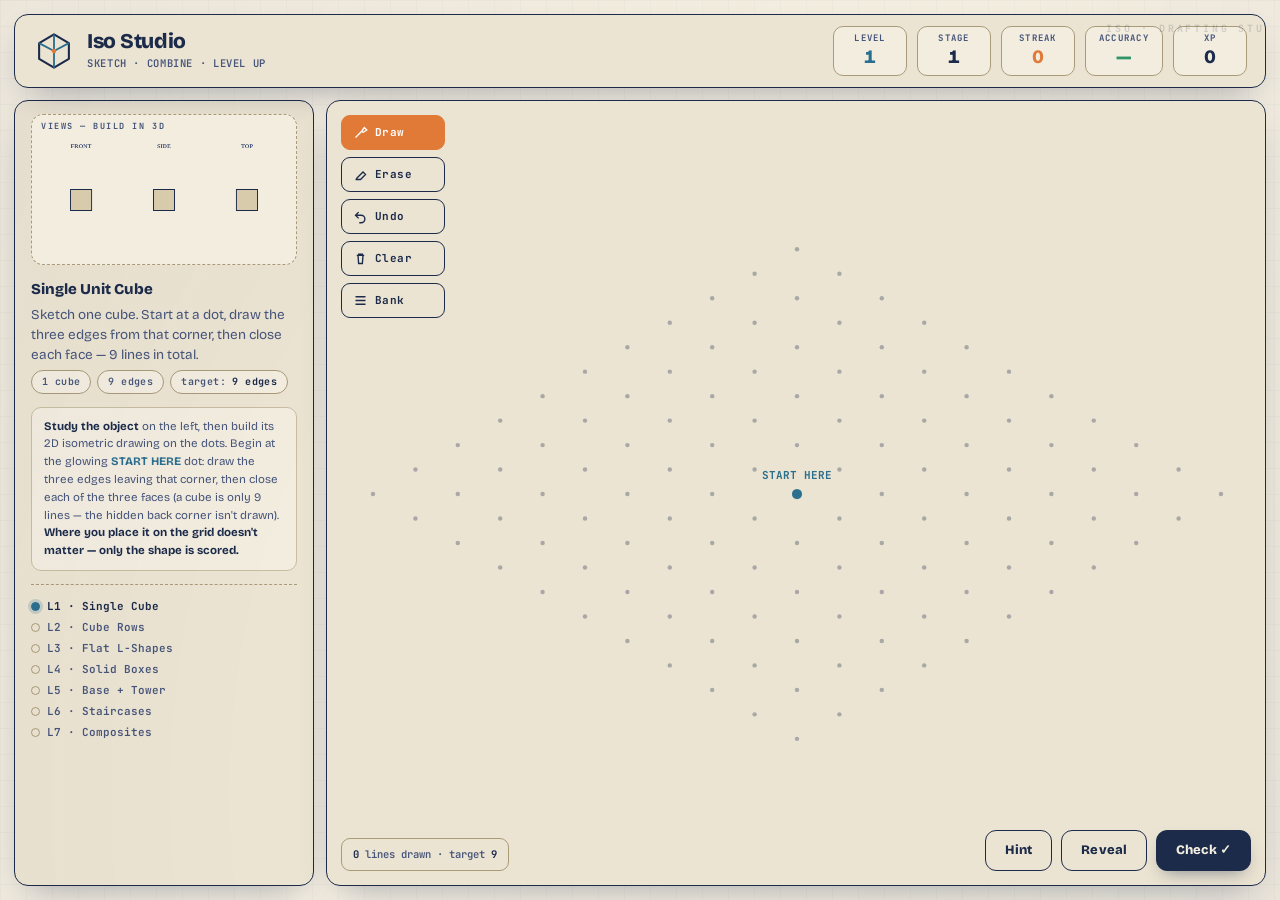
==== index.html @ 59043cb6 "Initial commit: Iso Studio isometric sketch trainer" ====
<!DOCTYPE html>
<html lang="en">
<head>
<meta charset="UTF-8">
<meta name="viewport" content="width=device-width, initial-scale=1, maximum-scale=1, user-scalable=no">
<title>Iso Studio — Isometric Sketch Trainer</title>
<link rel="preconnect" href="https://fonts.googleapis.com">
<link rel="preconnect" href="https://fonts.gstatic.com" crossorigin>
<link href="https://fonts.googleapis.com/css2?family=Bricolage+Grotesque:opsz,wght@12..96,400;12..96,600;12..96,800&family=JetBrains+Mono:wght@400;600;700&display=swap" rel="stylesheet">
<link rel="stylesheet" href="styles.css">

</head>
<body>
<div class="wrap">
  <header>
    <div class="brand">
      <svg class="glyph" viewBox="0 0 48 48" fill="none">
        <path d="M24 5 41 15 41 33 24 43 7 33 7 15Z" stroke="#1c2b4a" stroke-width="2.4" stroke-linejoin="round"/>
        <path d="M24 5 24 24 7 15M24 24 41 15M24 24 24 43" stroke="#2b6f8f" stroke-width="2.1" stroke-linejoin="round"/>
        <circle cx="24" cy="24" r="2.6" fill="#e07a36"/>
      </svg>
      <div class="title">
        <h1>Iso&nbsp;Studio</h1>
        <p>SKETCH · COMBINE · LEVEL UP</p>
      </div>
    </div>
    <div class="stats">
      <div class="stat lv"><div class="k">Level</div><div class="v" id="sLevel">1</div></div>
      <div class="stat"><div class="k">Stage</div><div class="v" id="sCx">1</div></div>
      <div class="stat st"><div class="k">Streak</div><div class="v" id="sStreak">0</div></div>
      <div class="stat ac"><div class="k">Accuracy</div><div class="v" id="sAcc">—</div></div>
      <div class="stat"><div class="k">XP</div><div class="v" id="sXp">0</div></div>
    </div>
  </header>

  <main>
    <section class="panel">
      <div class="brief">
        <div class="refbox"><canvas id="refCanvas" width="540" height="260"></canvas></div>
        <div class="taskmeta">
          <div class="tname" id="tName">—</div>
          <div class="tdesc" id="tDesc">—</div>
          <div class="chips" id="tChips"></div>
        </div>
        <div class="howto" id="howto">
          <b>How to sketch:</b> tap a dot, then tap another dot in line with it to draw an edge.
          Tap <b>Erase</b> to remove a line. Match the <b>Target</b> exactly, then press <b>Check</b>.
        </div>
        <div class="ladder" id="ladder"></div>
      </div>
    </section>

    <section class="panel studio" id="studio">
      <canvas id="board"></canvas>
      <div class="toolbar">
        <button class="tbtn on" id="tDraw"><svg viewBox="0 0 24 24" fill="none" stroke="currentColor" stroke-width="2.2"><path d="M4 20 14 10M14 10l4-6 4 4-6 4M14 10l2 2"/></svg><span>Draw</span></button>
        <button class="tbtn" id="tErase"><svg viewBox="0 0 24 24" fill="none" stroke="currentColor" stroke-width="2.2"><path d="M6 18 16 8l4 4-8 8H7zM4 20h7"/></svg><span>Erase</span></button>
        <button class="tbtn" id="tUndo"><svg viewBox="0 0 24 24" fill="none" stroke="currentColor" stroke-width="2.2"><path d="M9 5 4 10l5 5M4 10h9a6 6 0 0 1 0 12h-3"/></svg><span>Undo</span></button>
        <button class="tbtn" id="tClear"><svg viewBox="0 0 24 24" fill="none" stroke="currentColor" stroke-width="2.2"><path d="M6 7h12M9 7V5h6v2M8 7l1 13h6l1-13"/></svg><span>Clear</span></button>
        <button class="tbtn" id="tBank"><svg viewBox="0 0 24 24" fill="none" stroke="currentColor" stroke-width="2.2"><path d="M4 6h16M4 12h16M4 18h16"/></svg><span>Bank</span></button>
      </div>
      <div class="hud">
        <div class="verdict" id="verdict"></div>
        <div class="scorebar" id="scoreWrap" style="display:none"><i id="scoreFill"></i></div>
      </div>
      <div class="actbar">
        <button class="abtn" id="bHint">Hint</button>
        <button class="abtn" id="bReveal">Reveal</button>
        <button class="abtn primary" id="bCheck">Check ✓</button>
        <button class="abtn primary" id="bNext" style="display:none">Next →</button>
      </div>
      <div class="ghost" id="ghost"></div>
    </section>
  </main>
</div>

<div class="scrim" id="scrim">
  <div class="modal">
    <header>
      <div class="title"><h1 style="font-size:18px">Task Bank</h1>
      <p>7 LEVELS · ADAPTIVE PROGRESSION</p></div>
      <button class="x" id="bankClose">×</button>
    </header>
    <div class="mbody"><div class="bank" id="bankGrid"></div></div>
  </div>
</div>
<div class="toast" id="toast"></div>

<script src="app.js" defer></script>
</body>
</html>
---- styles.css ----
:root{
    --paper:#f3ede0; --paper2:#ece4d2; --ink:#1c2b4a; --ink-soft:#46557a;
    --line:#c8bda1; --line-strong:#a99a78;
    --pencil:#e07a36; --pencil-soft:#f0a86b;
    --good:#2f9468; --good-soft:#d6ebdf;
    --bad:#cf4b38; --bad-soft:#f4ddd6;
    --miss:#b9ad90; --accent:#2b6f8f; --gold:#caa23d;
    --shadow:0 14px 34px -16px rgba(28,43,74,.42);
    --r:14px;
  }
  *{box-sizing:border-box;margin:0;padding:0;-webkit-tap-highlight-color:transparent}
  html,body{height:100%}
  body{
    font-family:'Bricolage Grotesque',system-ui,sans-serif;
    background:var(--paper);
    color:var(--ink);
    overflow:hidden;
    background-image:
      linear-gradient(rgba(28,43,74,.025) 1px,transparent 1px),
      linear-gradient(90deg,rgba(28,43,74,.025) 1px,transparent 1px);
    background-size:26px 26px;
  }
  body::before{content:"";position:fixed;inset:0;pointer-events:none;opacity:.5;
    background:radial-gradient(circle at 16% 12%,transparent 60%,rgba(28,43,74,.07)),
               radial-gradient(circle at 84% 88%,transparent 60%,rgba(28,43,74,.07))}
  .wrap{height:100dvh;display:flex;flex-direction:column;max-width:1320px;margin:0 auto;padding:14px;gap:12px}

  /* ---- Header ---- */
  header{display:flex;align-items:center;gap:16px;flex-wrap:wrap;
    border:1.5px solid var(--ink);border-radius:var(--r);background:var(--paper2);
    padding:11px 18px;box-shadow:var(--shadow);position:relative;overflow:hidden}
  header::after{content:"ISO · DRAFTING STUDIO";position:absolute;right:-26px;top:9px;
    transform:rotate(0);font:700 10px/1 'JetBrains Mono';letter-spacing:.28em;
    color:var(--ink);opacity:.16}
  .brand{display:flex;align-items:center;gap:12px;min-width:0}
  .glyph{width:42px;height:42px;flex:none}
  .title h1{font-size:21px;font-weight:800;letter-spacing:-.02em;line-height:1}
  .title p{font:600 10.5px/1.4 'JetBrains Mono';color:var(--ink-soft);letter-spacing:.06em;margin-top:4px}
  .stats{display:flex;gap:10px;margin-left:auto;flex-wrap:wrap}
  .stat{background:var(--paper);border:1.5px solid var(--line-strong);border-radius:10px;
    padding:7px 13px;text-align:center;min-width:74px}
  .stat .k{font:700 9px/1 'JetBrains Mono';letter-spacing:.14em;color:var(--ink-soft);text-transform:uppercase}
  .stat .v{font:800 19px/1.1 'Bricolage Grotesque';margin-top:4px;font-variant-numeric:tabular-nums}
  .stat.lv .v{color:var(--accent)} .stat.st .v{color:var(--pencil)} .stat.ac .v{color:var(--good)}

  /* ---- Main grid ---- */
  main{flex:1;display:grid;grid-template-columns:300px 1fr;gap:12px;min-height:0}
  .panel{border:1.5px solid var(--ink);border-radius:var(--r);background:var(--paper2);
    box-shadow:var(--shadow);display:flex;flex-direction:column;min-height:0}
  .panel h2{font:700 10px/1 'JetBrains Mono';letter-spacing:.18em;text-transform:uppercase;
    color:var(--ink-soft);padding:13px 16px 0}

  /* left brief */
  .brief{padding:13px 16px;display:flex;flex-direction:column;gap:13px;overflow:auto}
  .refbox{border:1.5px dashed var(--line-strong);border-radius:12px;background:var(--paper);
    padding:22px 8px 8px;position:relative}
  .refbox::before{content:"VIEWS — BUILD IN 3D";position:absolute;top:7px;left:9px;font:700 8.5px/1 'JetBrains Mono';
    letter-spacing:.18em;color:var(--ink-soft)}
  #refCanvas{width:100%;display:block;border-radius:8px;touch-action:none}
  .taskmeta{font-size:13.5px;line-height:1.5}
  .taskmeta .tname{font-weight:800;font-size:15px;margin-bottom:4px}
  .taskmeta .tdesc{color:var(--ink-soft)}
  .chips{display:flex;flex-wrap:wrap;gap:6px;margin-top:4px}
  .chip{font:600 10px/1 'JetBrains Mono';letter-spacing:.04em;background:var(--paper);
    border:1.3px solid var(--line-strong);border-radius:999px;padding:6px 10px;color:var(--ink-soft)}
  .chip b{color:var(--ink)}
  .howto{font-size:11.5px;line-height:1.55;color:var(--ink-soft);background:var(--paper);
    border:1.3px solid var(--line);border-radius:10px;padding:10px 12px}
  .howto b{color:var(--ink)}
  .ladder{margin-top:auto;border-top:1.3px dashed var(--line-strong);padding-top:11px}
  .ladder .row{display:flex;align-items:center;gap:7px;font:600 11px/1 'JetBrains Mono';
    padding:5px 0;color:var(--ink-soft)}
  .ladder .dot{width:9px;height:9px;border-radius:50%;border:1.5px solid var(--line-strong);flex:none}
  .ladder .row.done .dot{background:var(--good);border-color:var(--good)}
  .ladder .row.cur{color:var(--ink);font-weight:700}
  .ladder .row.cur .dot{background:var(--accent);border-color:var(--accent);box-shadow:0 0 0 3px rgba(43,111,143,.2)}

  /* studio (canvas) */
  .studio{position:relative;overflow:hidden}
  #board{position:absolute;inset:0;touch-action:none;cursor:crosshair}
  .toolbar{position:absolute;left:14px;top:14px;display:flex;flex-direction:column;gap:7px;z-index:5}
  .tbtn{font:700 11px/1 'JetBrains Mono';letter-spacing:.04em;background:var(--paper2);
    border:1.5px solid var(--ink);border-radius:9px;padding:9px 11px;cursor:pointer;
    display:flex;align-items:center;gap:7px;color:var(--ink);transition:.13s;min-width:104px}
  .tbtn:hover{background:var(--ink);color:var(--paper)}
  .tbtn.on{background:var(--pencil);border-color:var(--pencil);color:#fff}
  .tbtn svg{width:15px;height:15px;flex:none}
  .actbar{position:absolute;right:14px;bottom:14px;display:flex;gap:9px;z-index:5}
  .abtn{font:800 13px/1 'Bricolage Grotesque';letter-spacing:.01em;border:1.5px solid var(--ink);
    border-radius:11px;padding:13px 19px;cursor:pointer;transition:.14s;background:var(--paper2);color:var(--ink)}
  .abtn:hover{transform:translateY(-2px)}
  .abtn.primary{background:var(--ink);color:var(--paper);box-shadow:0 8px 18px -8px rgba(28,43,74,.55)}
  .abtn.primary:hover{background:var(--accent);border-color:var(--accent)}
  .abtn:disabled{opacity:.4;cursor:not-allowed;transform:none}
  .hud{position:absolute;right:14px;top:14px;z-index:5;display:flex;flex-direction:column;align-items:flex-end;gap:8px}
  .verdict{font:800 14px/1.2 'Bricolage Grotesque';border-radius:11px;padding:11px 16px;
    border:1.5px solid;max-width:280px;text-align:right;opacity:0;transform:translateY(-6px);
    transition:.28s;pointer-events:none}
  .verdict.show{opacity:1;transform:none}
  .verdict.pass{background:var(--good-soft);border-color:var(--good);color:#1d6b48}
  .verdict.fail{background:var(--bad-soft);border-color:var(--bad);color:#992f22}
  .verdict small{display:block;font:600 11px/1.4 'JetBrains Mono';margin-top:3px;opacity:.85}
  .scorebar{width:160px;height:9px;background:var(--paper);border:1.5px solid var(--ink);
    border-radius:99px;overflow:hidden}
  .scorebar i{display:block;height:100%;width:0;background:var(--good);transition:.5s cubic-bezier(.5,0,.2,1)}

  /* task bank modal */
  .scrim{position:fixed;inset:0;background:rgba(28,43,74,.45);backdrop-filter:blur(3px);
    display:none;align-items:center;justify-content:center;z-index:50;padding:18px}
  .scrim.show{display:flex}
  .modal{background:var(--paper);border:1.5px solid var(--ink);border-radius:18px;
    max-width:780px;width:100%;max-height:86vh;overflow:auto;box-shadow:var(--shadow)}
  .modal header{border:0;border-bottom:1.5px dashed var(--line-strong);border-radius:0;
    box-shadow:none;background:var(--paper2)}
  .modal header::after{display:none}
  .mbody{padding:18px}
  .bank{display:grid;grid-template-columns:repeat(auto-fill,minmax(150px,1fr));gap:13px}
  .bcard{border:1.5px solid var(--line-strong);border-radius:13px;background:var(--paper2);
    padding:12px;cursor:pointer;transition:.14s}
  .bcard:hover{border-color:var(--ink);transform:translateY(-2px)}
  .bcard.locked{opacity:.45;cursor:not-allowed;filter:grayscale(.6)}
  .bcard canvas{width:100%;display:block;border-radius:8px;background:var(--paper);
    border:1.3px dashed var(--line)}
  .bcard .bl{font:800 13px/1.1 'Bricolage Grotesque';margin-top:9px}
  .bcard .bs{font:600 10px/1.3 'JetBrains Mono';color:var(--ink-soft);margin-top:3px}
  .bcard .bp{margin-top:7px;height:6px;background:var(--paper);border:1.2px solid var(--line-strong);
    border-radius:99px;overflow:hidden}
  .bcard .bp i{display:block;height:100%;background:var(--good)}
  .x{margin-left:auto;background:none;border:1.5px solid var(--ink);border-radius:9px;
    width:34px;height:34px;font-size:18px;cursor:pointer;color:var(--ink)}
  .x:hover{background:var(--ink);color:var(--paper)}
  .ghost{position:absolute;left:14px;bottom:14px;z-index:5;font:600 10.5px/1.4 'JetBrains Mono';
    color:var(--ink-soft);background:var(--paper2);border:1.3px solid var(--line-strong);
    border-radius:9px;padding:8px 11px;max-width:240px}
  .toast{position:fixed;left:50%;bottom:26px;transform:translateX(-50%) translateY(20px);
    background:var(--ink);color:var(--paper);font:700 13px/1 'Bricolage Grotesque';
    padding:13px 22px;border-radius:12px;opacity:0;transition:.3s;z-index:60;pointer-events:none}
  .toast.show{opacity:1;transform:translateX(-50%)}
  @media (max-width:860px){
    main{grid-template-columns:1fr;grid-template-rows:auto 1fr}
    .brief{flex-direction:row;flex-wrap:wrap;align-items:flex-start}
    .refbox{width:140px;flex:none} .taskmeta{flex:1;min-width:160px}
    .howto,.ladder{width:100%} .ladder{margin-top:8px}
    .stat{min-width:60px;padding:6px 9px} .title p{display:none}
    .tbtn{min-width:0;padding:9px} .tbtn span{display:none}
  }
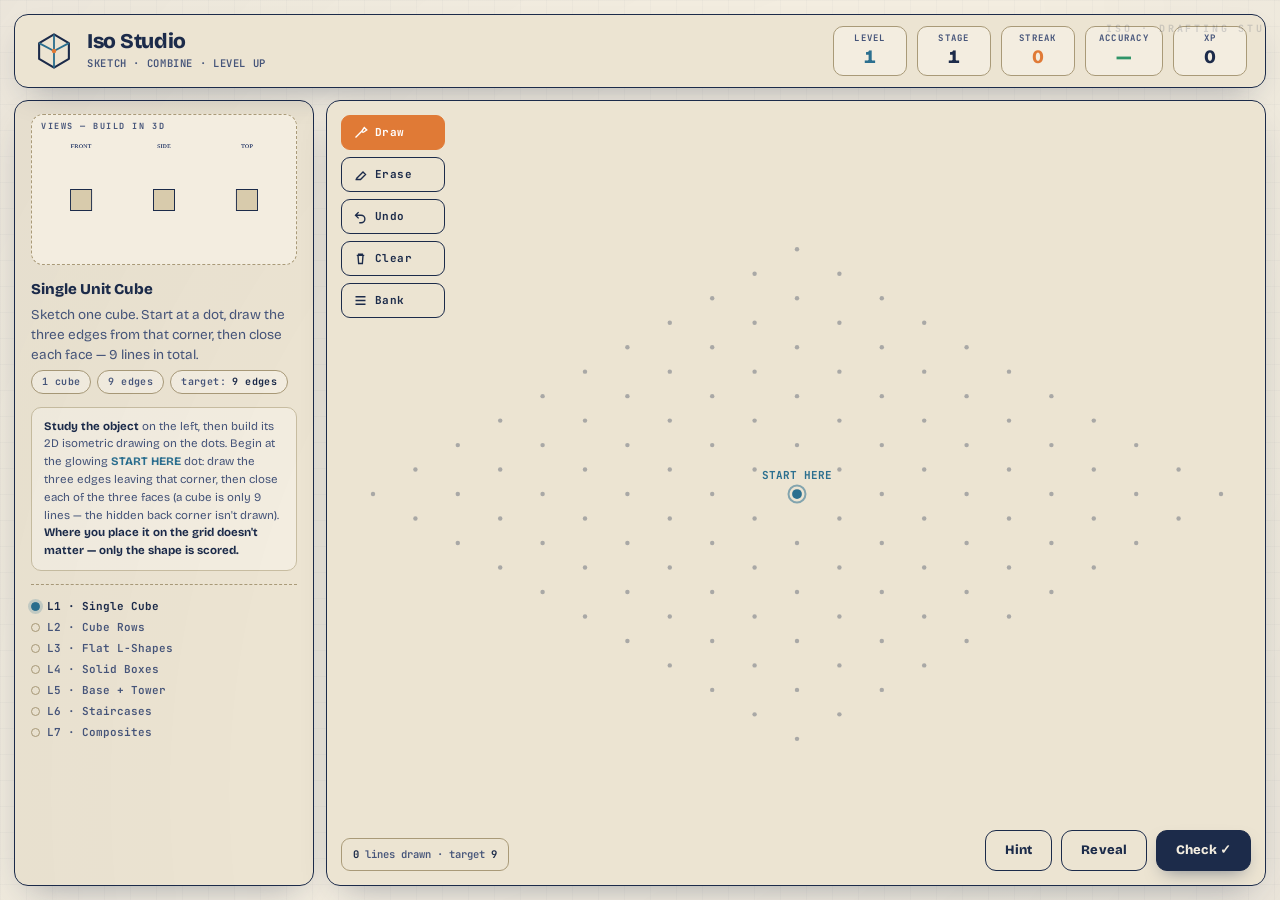
==== commit ccd30122: "Initial commit: Iso Studio isometric sketch trainer" ====
--- a/index.html
+++ b/index.html
@@ -2,7 +2,10 @@
 <html lang="en">
 <head>
 <meta charset="UTF-8">
-<meta name="viewport" content="width=device-width, initial-scale=1, maximum-scale=1, user-scalable=no">
+<meta name="viewport" content="width=device-width, initial-scale=1, maximum-scale=1, user-scalable=no, viewport-fit=cover">
+<meta name="theme-color" content="#ece4d2">
+<meta name="mobile-web-app-capable" content="yes">
+<meta name="apple-mobile-web-app-capable" content="yes">
 <title>Iso Studio — Isometric Sketch Trainer</title>
 <link rel="preconnect" href="https://fonts.googleapis.com">
 <link rel="preconnect" href="https://fonts.gstatic.com" crossorigin>
@@ -53,11 +56,11 @@
     <section class="panel studio" id="studio">
       <canvas id="board"></canvas>
       <div class="toolbar">
-        <button class="tbtn on" id="tDraw"><svg viewBox="0 0 24 24" fill="none" stroke="currentColor" stroke-width="2.2"><path d="M4 20 14 10M14 10l4-6 4 4-6 4M14 10l2 2"/></svg><span>Draw</span></button>
-        <button class="tbtn" id="tErase"><svg viewBox="0 0 24 24" fill="none" stroke="currentColor" stroke-width="2.2"><path d="M6 18 16 8l4 4-8 8H7zM4 20h7"/></svg><span>Erase</span></button>
-        <button class="tbtn" id="tUndo"><svg viewBox="0 0 24 24" fill="none" stroke="currentColor" stroke-width="2.2"><path d="M9 5 4 10l5 5M4 10h9a6 6 0 0 1 0 12h-3"/></svg><span>Undo</span></button>
-        <button class="tbtn" id="tClear"><svg viewBox="0 0 24 24" fill="none" stroke="currentColor" stroke-width="2.2"><path d="M6 7h12M9 7V5h6v2M8 7l1 13h6l1-13"/></svg><span>Clear</span></button>
-        <button class="tbtn" id="tBank"><svg viewBox="0 0 24 24" fill="none" stroke="currentColor" stroke-width="2.2"><path d="M4 6h16M4 12h16M4 18h16"/></svg><span>Bank</span></button>
+        <button type="button" class="tbtn on" id="tDraw" aria-label="Draw"><svg viewBox="0 0 24 24" fill="none" stroke="currentColor" stroke-width="2.2"><path d="M4 20 14 10M14 10l4-6 4 4-6 4M14 10l2 2"/></svg><span>Draw</span></button>
+        <button type="button" class="tbtn" id="tErase" aria-label="Erase"><svg viewBox="0 0 24 24" fill="none" stroke="currentColor" stroke-width="2.2"><path d="M6 18 16 8l4 4-8 8H7zM4 20h7"/></svg><span>Erase</span></button>
+        <button type="button" class="tbtn" id="tUndo" aria-label="Undo"><svg viewBox="0 0 24 24" fill="none" stroke="currentColor" stroke-width="2.2"><path d="M9 5 4 10l5 5M4 10h9a6 6 0 0 1 0 12h-3"/></svg><span>Undo</span></button>
+        <button type="button" class="tbtn" id="tClear" aria-label="Clear"><svg viewBox="0 0 24 24" fill="none" stroke="currentColor" stroke-width="2.2"><path d="M6 7h12M9 7V5h6v2M8 7l1 13h6l1-13"/></svg><span>Clear</span></button>
+        <button type="button" class="tbtn" id="tBank" aria-label="Task bank"><svg viewBox="0 0 24 24" fill="none" stroke="currentColor" stroke-width="2.2"><path d="M4 6h16M4 12h16M4 18h16"/></svg><span>Bank</span></button>
       </div>
       <div class="hud">
         <div class="verdict" id="verdict"></div>
@@ -67,7 +70,8 @@
         <button class="abtn" id="bHint">Hint</button>
         <button class="abtn" id="bReveal">Reveal</button>
         <button class="abtn primary" id="bCheck">Check ✓</button>
-        <button class="abtn primary" id="bNext" style="display:none">Next →</button>
+        <button class="abtn" id="bRetry" style="display:none">Try alternate shape →</button>
+        <button class="abtn primary" id="bNext" style="display:none">Continue →</button>
       </div>
       <div class="ghost" id="ghost"></div>
     </section>
--- a/styles.css
+++ b/styles.css
@@ -9,7 +9,7 @@
     --r:14px;
   }
   *{box-sizing:border-box;margin:0;padding:0;-webkit-tap-highlight-color:transparent}
-  html,body{height:100%}
+  html,body{height:100%;overscroll-behavior:none}
   body{
     font-family:'Bricolage Grotesque',system-ui,sans-serif;
     background:var(--paper);
@@ -81,13 +81,15 @@
   .toolbar{position:absolute;left:14px;top:14px;display:flex;flex-direction:column;gap:7px;z-index:5}
   .tbtn{font:700 11px/1 'JetBrains Mono';letter-spacing:.04em;background:var(--paper2);
     border:1.5px solid var(--ink);border-radius:9px;padding:9px 11px;cursor:pointer;
-    display:flex;align-items:center;gap:7px;color:var(--ink);transition:.13s;min-width:104px}
+    display:flex;align-items:center;gap:7px;color:var(--ink);transition:.13s;min-width:104px;
+    touch-action:manipulation;-webkit-user-select:none;user-select:none}
   .tbtn:hover{background:var(--ink);color:var(--paper)}
   .tbtn.on{background:var(--pencil);border-color:var(--pencil);color:#fff}
   .tbtn svg{width:15px;height:15px;flex:none}
   .actbar{position:absolute;right:14px;bottom:14px;display:flex;gap:9px;z-index:5}
   .abtn{font:800 13px/1 'Bricolage Grotesque';letter-spacing:.01em;border:1.5px solid var(--ink);
-    border-radius:11px;padding:13px 19px;cursor:pointer;transition:.14s;background:var(--paper2);color:var(--ink)}
+    border-radius:11px;padding:13px 19px;cursor:pointer;transition:.14s;background:var(--paper2);color:var(--ink);
+    touch-action:manipulation;-webkit-user-select:none;user-select:none}
   .abtn:hover{transform:translateY(-2px)}
   .abtn.primary{background:var(--ink);color:var(--paper);box-shadow:0 8px 18px -8px rgba(28,43,74,.55)}
   .abtn.primary:hover{background:var(--accent);border-color:var(--accent)}
@@ -126,6 +128,21 @@
   .bcard .bp{margin-top:7px;height:6px;background:var(--paper);border:1.2px solid var(--line-strong);
     border-radius:99px;overflow:hidden}
   .bcard .bp i{display:block;height:100%;background:var(--good)}
+  /* Textbook Practice section + card accent + task-name badge */
+  .bsec{grid-column:1/-1;font:700 11px/1 'JetBrains Mono';letter-spacing:.18em;
+    text-transform:uppercase;color:var(--ink);padding:4px 2px 0;
+    border-bottom:1.3px dashed var(--line-strong);padding-bottom:8px;margin-top:4px}
+  .bsec:first-child{margin-top:0}
+  .bsec span{font-size:9px;font-weight:600;letter-spacing:.04em;text-transform:none;
+    color:var(--ink-soft);margin-left:6px}
+  .bcard.tb{border-color:var(--accent)}
+  .bcard.tb .bl{color:var(--accent)}
+  .tbBadge{display:inline-block;vertical-align:middle;margin-left:6px;
+    font:700 9px/1 'JetBrains Mono';letter-spacing:.12em;
+    background:var(--accent);color:#fff;padding:4px 7px;border-radius:6px}
+  .tbBadge.rem{background:var(--pencil)}
+  #bRetry{border-color:var(--pencil);color:var(--pencil)}
+  #bRetry:hover{background:var(--pencil);color:var(--paper);border-color:var(--pencil)}
   .x{margin-left:auto;background:none;border:1.5px solid var(--ink);border-radius:9px;
     width:34px;height:34px;font-size:18px;cursor:pointer;color:var(--ink)}
   .x:hover{background:var(--ink);color:var(--paper)}
@@ -136,11 +153,72 @@
     background:var(--ink);color:var(--paper);font:700 13px/1 'Bricolage Grotesque';
     padding:13px 22px;border-radius:12px;opacity:0;transition:.3s;z-index:60;pointer-events:none}
   .toast.show{opacity:1;transform:translateX(-50%)}
+  /* ---- Tablets & phones ---- */
   @media (max-width:860px){
-    main{grid-template-columns:1fr;grid-template-rows:auto 1fr}
-    .brief{flex-direction:row;flex-wrap:wrap;align-items:flex-start}
-    .refbox{width:140px;flex:none} .taskmeta{flex:1;min-width:160px}
-    .howto,.ladder{width:100%} .ladder{margin-top:8px}
-    .stat{min-width:60px;padding:6px 9px} .title p{display:none}
-    .tbtn{min-width:0;padding:9px} .tbtn span{display:none}
-  }
+    .wrap{padding:max(8px,env(safe-area-inset-top)) max(8px,env(safe-area-inset-right))
+      max(8px,env(safe-area-inset-bottom)) max(8px,env(safe-area-inset-left));gap:8px}
+    header{padding:8px 12px;gap:10px}
+    header::after{display:none}
+    .glyph{width:36px;height:36px}
+    .title h1{font-size:18px}
+    .title p{display:none}
+    .stats{margin-left:0;width:100%;flex-wrap:nowrap;overflow-x:auto;
+      -webkit-overflow-scrolling:touch;scrollbar-width:none;gap:6px;padding-bottom:2px}
+    .stats::-webkit-scrollbar{display:none}
+    .stat{min-width:58px;flex:0 0 auto;padding:6px 10px}
+    .stat .v{font-size:17px}
+    main{grid-template-columns:1fr;grid-template-rows:auto minmax(0,1fr);gap:8px}
+    main > .panel:first-child{max-height:min(36dvh,280px);min-height:0}
+    .brief{padding:10px 12px;gap:8px;overflow-y:auto;-webkit-overflow-scrolling:touch;
+      flex-direction:column;flex-wrap:nowrap}
+    .refbox{width:100%;flex:none;padding:18px 6px 6px}
+    .taskmeta{min-width:0;width:100%}
+    .taskmeta .tname{font-size:14px}
+    .taskmeta .tdesc{font-size:12.5px}
+    .howto{width:100%;font-size:11px;padding:8px 10px;line-height:1.45}
+    .ladder{display:none}
+    .studio{min-height:48dvh}
+    .toolbar{flex-direction:row;flex-wrap:nowrap;left:8px;right:8px;top:8px;
+      bottom:auto;width:auto;justify-content:space-between;gap:5px}
+    .tbtn{min-width:44px;min-height:44px;width:auto;flex:1;padding:10px;justify-content:center}
+    .tbtn span{display:none}
+    .tbtn svg{width:18px;height:18px}
+    .hud{left:8px;right:8px;top:auto;bottom:calc(118px + env(safe-area-inset-bottom));
+      align-items:stretch;pointer-events:none}
+    .verdict{max-width:none;width:100%;text-align:left;font-size:13px;padding:10px 12px}
+    .scorebar{width:100%}
+    .ghost{left:8px;right:8px;top:60px;bottom:auto;
+      max-width:none;font-size:10px;padding:6px 9px;pointer-events:none}
+    .hud .verdict.show ~ .scorebar{margin-top:0}
+    .actbar{left:8px;right:8px;bottom:max(8px,env(safe-area-inset-bottom));
+      display:grid;grid-template-columns:1fr 1fr;gap:6px;width:auto}
+    .actbar .abtn.primary,#bRetry{grid-column:1/-1}
+    .abtn{min-height:44px;padding:12px 10px;font-size:12px;text-align:center}
+    .abtn:hover{transform:none}
+    .tbtn:hover{background:var(--paper2);color:var(--ink)}
+    .tbtn.on:hover{background:var(--pencil);color:#fff}
+    .scrim{padding:0;align-items:flex-end}
+    .modal{max-height:min(88dvh,100%);border-radius:16px 16px 0 0;margin:0;width:100%}
+    .mbody{padding:14px;padding-bottom:max(14px,env(safe-area-inset-bottom))}
+    .bank{grid-template-columns:repeat(2,minmax(0,1fr));gap:10px}
+    .bcard{padding:10px}
+    .toast{bottom:calc(76px + env(safe-area-inset-bottom));width:min(100% - 20px,400px);
+      font-size:12px;padding:11px 16px;text-align:center}
+  }
+  @media (max-width:480px){
+    .stat.ac{display:none}
+    .chip{font-size:9px;padding:5px 8px}
+    .abtn{font-size:11px;padding:11px 8px}
+    .studio{min-height:52dvh}
+    .hud{bottom:calc(128px + env(safe-area-inset-bottom))}
+  }
+  @media (max-width:860px) and (orientation:landscape){
+    main{grid-template-columns:minmax(200px,34%) 1fr;grid-template-rows:1fr}
+    main > .panel:first-child{max-height:none}
+    .ladder{display:block}
+    .studio{min-height:0}
+    .hud{bottom:auto;top:8px;right:8px;left:auto;width:min(240px,42vw)}
+    .ghost{bottom:calc(64px + env(safe-area-inset-bottom));left:8px;right:auto;max-width:200px}
+    .actbar{grid-template-columns:repeat(auto-fit,minmax(88px,1fr))}
+    .actbar .abtn.primary,#bRetry{grid-column:auto}
+  }
